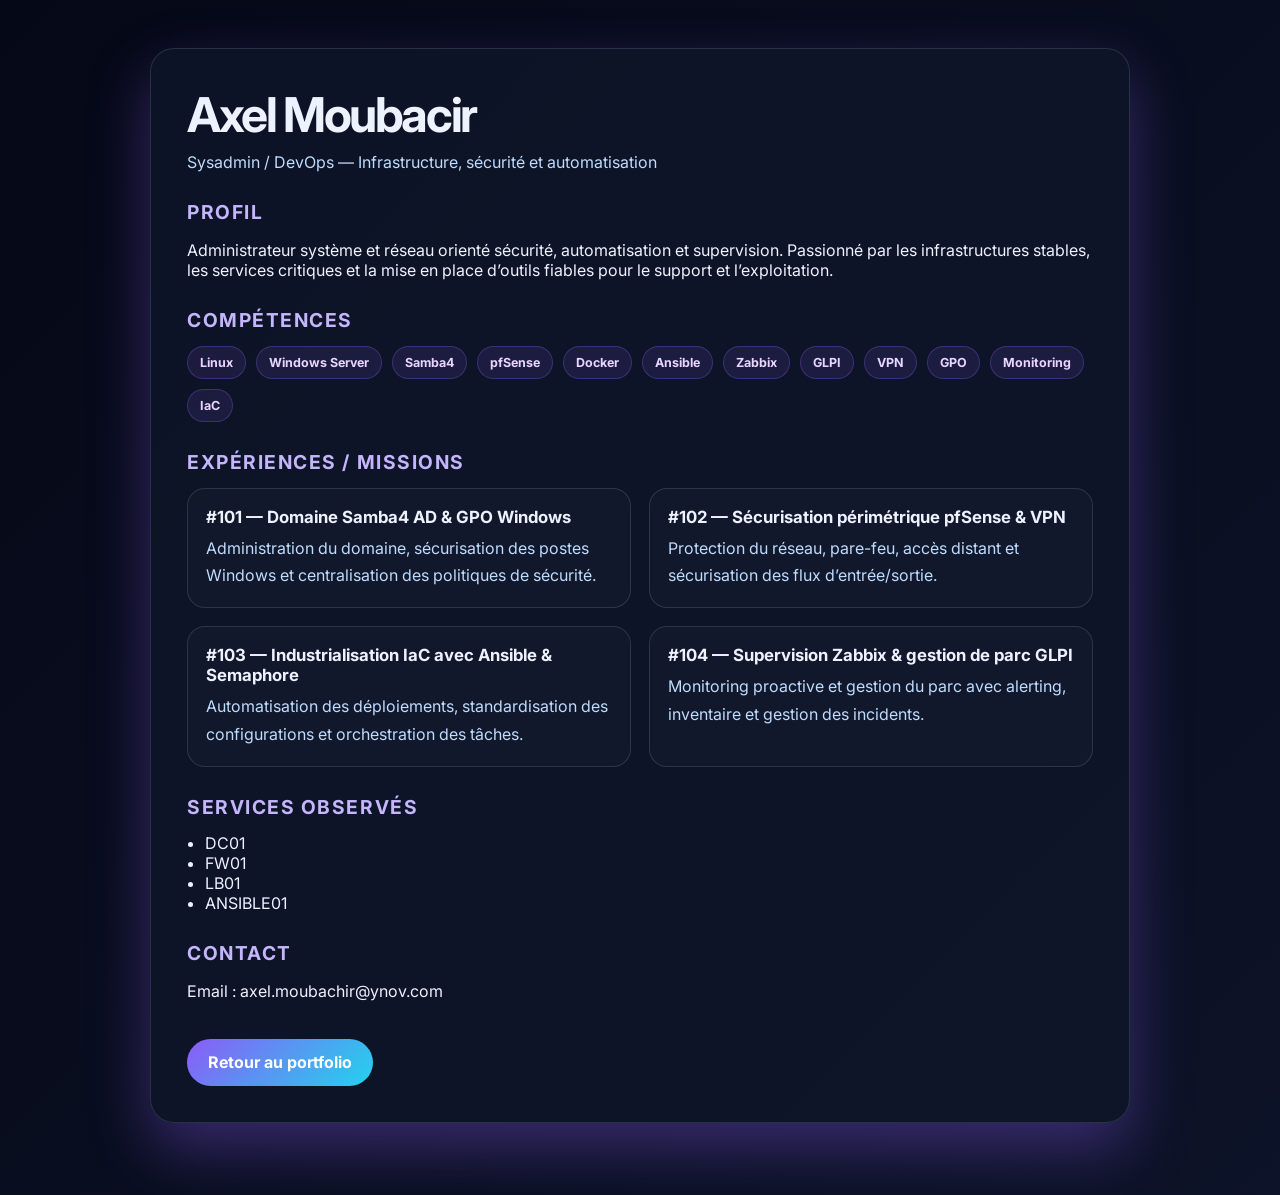
==== cv.html @ 31147d4c "Finaliser le thème SaaS dashboard avec palette bleu primaire et gestion de parc SISR" ====
<!DOCTYPE html>
<html lang="fr">
  <head>
    <meta charset="UTF-8" />
    <meta name="viewport" content="width=device-width, initial-scale=1.0" />
    <title>CV | Axel Moubacir</title>
    <link rel="preconnect" href="https://fonts.googleapis.com" />
    <link rel="preconnect" href="https://fonts.gstatic.com" crossorigin />
    <link href="https://fonts.googleapis.com/css2?family=Inter:wght@400;500;600;700;800&display=swap" rel="stylesheet" />
    <style>
      :root {
        --bg: #050816;
        --bg-2: #0d1328;
        --primary: #8b5cf6;
        --primary-2: #22d3ee;
        --text: #edf2ff;
        --muted: #bfdbfe;
        --card: rgba(15, 23, 42, 0.82);
        --line: rgba(148, 163, 184, 0.2);
      }

      * { box-sizing: border-box; }
      body {
        margin: 0;
        font-family: "Inter", sans-serif;
        background: linear-gradient(135deg, var(--bg) 0%, var(--bg-2) 100%);
        color: var(--text);
      }

      .container {
        width: min(980px, calc(100% - 32px));
        margin: 0 auto;
        padding: 48px 0 72px;
      }

      .cv {
        background: var(--card);
        border: 1px solid var(--line);
        border-radius: 24px;
        box-shadow: 0 25px 60px rgba(139, 92, 246, 0.35);
        padding: 36px;
      }

      h1 {
        margin: 0 0 8px;
        font-size: clamp(2.1rem, 4vw, 3rem);
        letter-spacing: -0.05em;
      }

      .subtitle {
        color: var(--muted);
        margin: 0 0 28px;
      }

      .section {
        margin-top: 28px;
      }

      .section h2 {
        margin: 0 0 14px;
        font-size: 1.2rem;
        text-transform: uppercase;
        letter-spacing: 0.08em;
        color: #c4b5fd;
      }

      .grid {
        display: grid;
        grid-template-columns: repeat(2, minmax(0, 1fr));
        gap: 18px;
      }

      .box {
        background: rgba(255,255,255,0.02);
        border: 1px solid var(--line);
        border-radius: 18px;
        padding: 18px;
      }

      .box h3 {
        margin: 0 0 8px;
        font-size: 1.05rem;
      }

      .box p, .box li {
        margin: 0;
        color: var(--muted);
        line-height: 1.7;
      }

      ul {
        padding-left: 18px;
        margin: 0;
      }

      .tag-row {
        display: flex;
        flex-wrap: wrap;
        gap: 10px;
        margin-top: 12px;
      }

      .tag {
        padding: 8px 12px;
        border-radius: 999px;
        background: rgba(139, 92, 246, 0.12);
        border: 1px solid rgba(139, 92, 246, 0.3);
        color: #e9d5ff;
        font-size: 0.78rem;
        font-weight: 700;
      }

      .btn {
        display: inline-block;
        margin-top: 22px;
        padding: 0.85rem 1.3rem;
        border-radius: 999px;
        background: linear-gradient(135deg, var(--primary), var(--primary-2));
        color: white;
        text-decoration: none;
        font-weight: 700;
      }

      @media (max-width: 720px) {
        .grid { grid-template-columns: 1fr; }
        .cv { padding: 24px 18px; }
      }
    </style>
  </head>
  <body>
    <div class="container">
      <div class="cv">
        <h1>Axel Moubacir</h1>
        <p class="subtitle">Sysadmin / DevOps — Infrastructure, sécurité et automatisation</p>

        <div class="section">
          <h2>Profil</h2>
          <p>Administrateur système et réseau orienté sécurité, automatisation et supervision. Passionné par les infrastructures stables, les services critiques et la mise en place d’outils fiables pour le support et l’exploitation.</p>
        </div>

        <div class="section">
          <h2>Compétences</h2>
          <div class="tag-row">
            <span class="tag">Linux</span>
            <span class="tag">Windows Server</span>
            <span class="tag">Samba4</span>
            <span class="tag">pfSense</span>
            <span class="tag">Docker</span>
            <span class="tag">Ansible</span>
            <span class="tag">Zabbix</span>
            <span class="tag">GLPI</span>
            <span class="tag">VPN</span>
            <span class="tag">GPO</span>
            <span class="tag">Monitoring</span>
            <span class="tag">IaC</span>
          </div>
        </div>

        <div class="section">
          <h2>Expériences / missions</h2>
          <div class="grid">
            <div class="box">
              <h3>#101 — Domaine Samba4 AD & GPO Windows</h3>
              <p>Administration du domaine, sécurisation des postes Windows et centralisation des politiques de sécurité.</p>
            </div>
            <div class="box">
              <h3>#102 — Sécurisation périmétrique pfSense & VPN</h3>
              <p>Protection du réseau, pare-feu, accès distant et sécurisation des flux d’entrée/sortie.</p>
            </div>
            <div class="box">
              <h3>#103 — Industrialisation IaC avec Ansible & Semaphore</h3>
              <p>Automatisation des déploiements, standardisation des configurations et orchestration des tâches.</p>
            </div>
            <div class="box">
              <h3>#104 — Supervision Zabbix & gestion de parc GLPI</h3>
              <p>Monitoring proactive et gestion du parc avec alerting, inventaire et gestion des incidents.</p>
            </div>
          </div>
        </div>

        <div class="section">
          <h2>Services observés</h2>
          <ul>
            <li>DC01</li>
            <li>FW01</li>
            <li>LB01</li>
            <li>ANSIBLE01</li>
          </ul>
        </div>

        <div class="section">
          <h2>Contact</h2>
          <p>Email : axel.moubachir@ynov.com</p>
        </div>

        <a class="btn" href="./index.html">Retour au portfolio</a>
      </div>
    </div>
  </body>
</html>
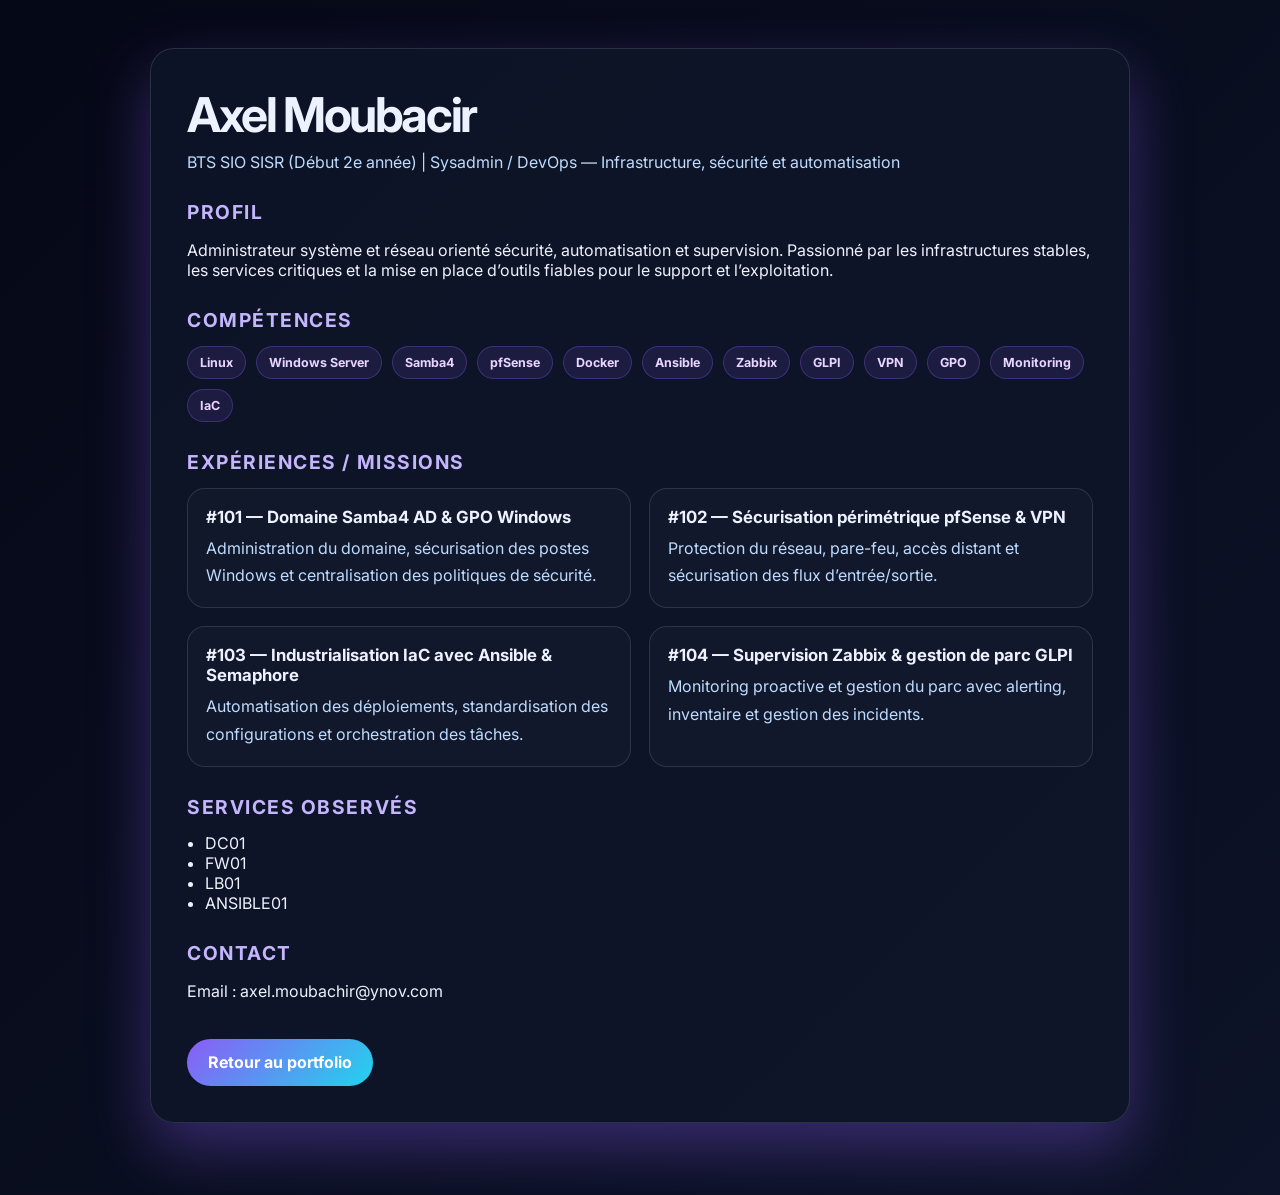
==== commit f64629dd: "Ajouter mention BTS SIO SISR début 2e année au profil" ====
--- a/cv.html
+++ b/cv.html
@@ -131,7 +131,7 @@
     <div class="container">
       <div class="cv">
         <h1>Axel Moubacir</h1>
-        <p class="subtitle">Sysadmin / DevOps — Infrastructure, sécurité et automatisation</p>
+        <p class="subtitle">BTS SIO SISR (Début 2e année) | Sysadmin / DevOps — Infrastructure, sécurité et automatisation</p>
 
         <div class="section">
           <h2>Profil</h2>
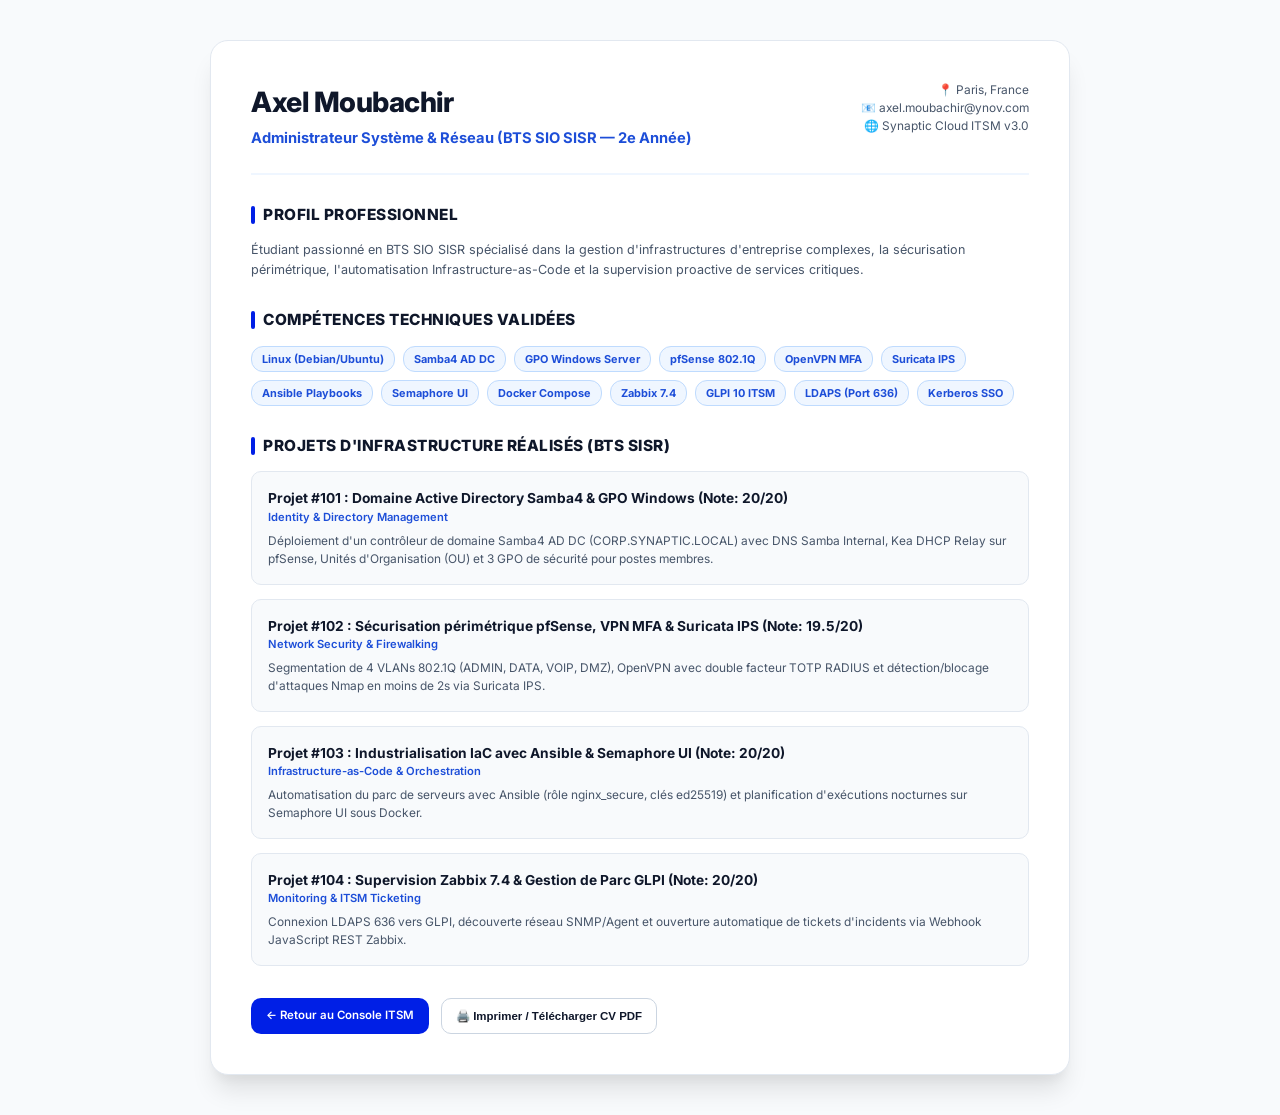
==== commit c9830905: "feat(portfolio): build ultra-realistic Synaptic Cloud ITSM v3.0 Pro++ portfolio" ====
--- a/cv.html
+++ b/cv.html
@@ -1,200 +1,183 @@
 <!DOCTYPE html>
 <html lang="fr">
-  <head>
-    <meta charset="UTF-8" />
-    <meta name="viewport" content="width=device-width, initial-scale=1.0" />
-    <title>CV | Axel Moubacir</title>
-    <link rel="preconnect" href="https://fonts.googleapis.com" />
-    <link rel="preconnect" href="https://fonts.gstatic.com" crossorigin />
-    <link href="https://fonts.googleapis.com/css2?family=Inter:wght@400;500;600;700;800&display=swap" rel="stylesheet" />
-    <style>
-      :root {
-        --bg: #050816;
-        --bg-2: #0d1328;
-        --primary: #8b5cf6;
-        --primary-2: #22d3ee;
-        --text: #edf2ff;
-        --muted: #bfdbfe;
-        --card: rgba(15, 23, 42, 0.82);
-        --line: rgba(148, 163, 184, 0.2);
-      }
+<head>
+  <meta charset="UTF-8" />
+  <meta name="viewport" content="width=device-width, initial-scale=1.0" />
+  <title>Curriculum Vitae | Axel Moubachir — SysAdmin &amp; DevOps</title>
+  <link rel="stylesheet" href="style.css" />
+  <style>
+    body {
+      background-color: #f8fafc;
+      display: flex;
+      justify-content: center;
+      padding: 40px 20px;
+    }
+    .cv-container {
+      max-width: 860px;
+      width: 100%;
+      background: #ffffff;
+      border: 1px solid var(--border-light);
+      border-radius: var(--radius-xl);
+      box-shadow: var(--shadow-modal);
+      padding: 40px;
+    }
+    .cv-header {
+      border-bottom: 2px solid var(--primary-light);
+      padding-bottom: 24px;
+      margin-bottom: 28px;
+      display: flex;
+      justify-content: space-between;
+      align-items: flex-start;
+    }
+    .cv-name {
+      font-size: 2rem;
+      font-weight: 800;
+      color: var(--text-main);
+      letter-spacing: -0.5px;
+    }
+    .cv-title {
+      font-size: 1.05rem;
+      color: var(--primary-text);
+      font-weight: 700;
+      margin-top: 4px;
+    }
+    .cv-contact {
+      text-align: right;
+      font-size: 0.85rem;
+      color: var(--text-muted);
+    }
+    .cv-section-title {
+      font-size: 1.1rem;
+      font-weight: 800;
+      color: var(--text-main);
+      margin-bottom: 14px;
+      text-transform: uppercase;
+      letter-spacing: 0.5px;
+      display: flex;
+      align-items: center;
+      gap: 8px;
+    }
+    .cv-section-title::before {
+      content: "";
+      width: 4px;
+      height: 18px;
+      background: var(--primary);
+      border-radius: 2px;
+    }
+    .cv-card {
+      background: #f8fafc;
+      border: 1px solid var(--border-light);
+      border-radius: var(--radius-md);
+      padding: 16px;
+      margin-bottom: 14px;
+    }
+    .cv-card-title {
+      font-size: 0.98rem;
+      font-weight: 700;
+      color: var(--text-main);
+    }
+    .cv-card-sub {
+      font-size: 0.8rem;
+      color: var(--primary-text);
+      font-weight: 600;
+      margin-bottom: 6px;
+    }
+    .cv-card-desc {
+      font-size: 0.85rem;
+      color: var(--text-muted);
+      line-height: 1.5;
+    }
+    .skill-badges-group {
+      display: flex;
+      flex-wrap: wrap;
+      gap: 8px;
+      margin-top: 8px;
+    }
+    .badge-item {
+      padding: 4px 10px;
+      background: #eff6ff;
+      color: #1d4ed8;
+      border: 1px solid #bfdbfe;
+      border-radius: 12px;
+      font-size: 0.78rem;
+      font-weight: 700;
+    }
+  </style>
+</head>
+<body>
 
-      * { box-sizing: border-box; }
-      body {
-        margin: 0;
-        font-family: "Inter", sans-serif;
-        background: linear-gradient(135deg, var(--bg) 0%, var(--bg-2) 100%);
-        color: var(--text);
-      }
-
-      .container {
-        width: min(980px, calc(100% - 32px));
-        margin: 0 auto;
-        padding: 48px 0 72px;
-      }
-
-      .cv {
-        background: var(--card);
-        border: 1px solid var(--line);
-        border-radius: 24px;
-        box-shadow: 0 25px 60px rgba(139, 92, 246, 0.35);
-        padding: 36px;
-      }
-
-      h1 {
-        margin: 0 0 8px;
-        font-size: clamp(2.1rem, 4vw, 3rem);
-        letter-spacing: -0.05em;
-      }
-
-      .subtitle {
-        color: var(--muted);
-        margin: 0 0 28px;
-      }
-
-      .section {
-        margin-top: 28px;
-      }
-
-      .section h2 {
-        margin: 0 0 14px;
-        font-size: 1.2rem;
-        text-transform: uppercase;
-        letter-spacing: 0.08em;
-        color: #c4b5fd;
-      }
-
-      .grid {
-        display: grid;
-        grid-template-columns: repeat(2, minmax(0, 1fr));
-        gap: 18px;
-      }
-
-      .box {
-        background: rgba(255,255,255,0.02);
-        border: 1px solid var(--line);
-        border-radius: 18px;
-        padding: 18px;
-      }
-
-      .box h3 {
-        margin: 0 0 8px;
-        font-size: 1.05rem;
-      }
-
-      .box p, .box li {
-        margin: 0;
-        color: var(--muted);
-        line-height: 1.7;
-      }
-
-      ul {
-        padding-left: 18px;
-        margin: 0;
-      }
-
-      .tag-row {
-        display: flex;
-        flex-wrap: wrap;
-        gap: 10px;
-        margin-top: 12px;
-      }
-
-      .tag {
-        padding: 8px 12px;
-        border-radius: 999px;
-        background: rgba(139, 92, 246, 0.12);
-        border: 1px solid rgba(139, 92, 246, 0.3);
-        color: #e9d5ff;
-        font-size: 0.78rem;
-        font-weight: 700;
-      }
-
-      .btn {
-        display: inline-block;
-        margin-top: 22px;
-        padding: 0.85rem 1.3rem;
-        border-radius: 999px;
-        background: linear-gradient(135deg, var(--primary), var(--primary-2));
-        color: white;
-        text-decoration: none;
-        font-weight: 700;
-      }
-
-      @media (max-width: 720px) {
-        .grid { grid-template-columns: 1fr; }
-        .cv { padding: 24px 18px; }
-      }
-    </style>
-  </head>
-  <body>
-    <div class="container">
-      <div class="cv">
-        <h1>Axel Moubacir</h1>
-        <p class="subtitle">BTS SIO SISR (Début 2e année) | Sysadmin / DevOps — Infrastructure, sécurité et automatisation</p>
-
-        <div class="section">
-          <h2>Profil</h2>
-          <p>Administrateur système et réseau orienté sécurité, automatisation et supervision. Passionné par les infrastructures stables, les services critiques et la mise en place d’outils fiables pour le support et l’exploitation.</p>
-        </div>
-
-        <div class="section">
-          <h2>Compétences</h2>
-          <div class="tag-row">
-            <span class="tag">Linux</span>
-            <span class="tag">Windows Server</span>
-            <span class="tag">Samba4</span>
-            <span class="tag">pfSense</span>
-            <span class="tag">Docker</span>
-            <span class="tag">Ansible</span>
-            <span class="tag">Zabbix</span>
-            <span class="tag">GLPI</span>
-            <span class="tag">VPN</span>
-            <span class="tag">GPO</span>
-            <span class="tag">Monitoring</span>
-            <span class="tag">IaC</span>
-          </div>
-        </div>
-
-        <div class="section">
-          <h2>Expériences / missions</h2>
-          <div class="grid">
-            <div class="box">
-              <h3>#101 — Domaine Samba4 AD & GPO Windows</h3>
-              <p>Administration du domaine, sécurisation des postes Windows et centralisation des politiques de sécurité.</p>
-            </div>
-            <div class="box">
-              <h3>#102 — Sécurisation périmétrique pfSense & VPN</h3>
-              <p>Protection du réseau, pare-feu, accès distant et sécurisation des flux d’entrée/sortie.</p>
-            </div>
-            <div class="box">
-              <h3>#103 — Industrialisation IaC avec Ansible & Semaphore</h3>
-              <p>Automatisation des déploiements, standardisation des configurations et orchestration des tâches.</p>
-            </div>
-            <div class="box">
-              <h3>#104 — Supervision Zabbix & gestion de parc GLPI</h3>
-              <p>Monitoring proactive et gestion du parc avec alerting, inventaire et gestion des incidents.</p>
-            </div>
-          </div>
-        </div>
-
-        <div class="section">
-          <h2>Services observés</h2>
-          <ul>
-            <li>DC01</li>
-            <li>FW01</li>
-            <li>LB01</li>
-            <li>ANSIBLE01</li>
-          </ul>
-        </div>
-
-        <div class="section">
-          <h2>Contact</h2>
-          <p>Email : axel.moubachir@ynov.com</p>
-        </div>
-
-        <a class="btn" href="./index.html">Retour au portfolio</a>
+  <div class="cv-container">
+    <div class="cv-header">
+      <div>
+        <h1 class="cv-name">Axel Moubachir</h1>
+        <div class="cv-title">Administrateur Système &amp; Réseau (BTS SIO SISR — 2e Année)</div>
+      </div>
+      <div class="cv-contact">
+        <div>📍 Paris, France</div>
+        <div>📧 axel.moubachir@ynov.com</div>
+        <div>🌐 Synaptic Cloud ITSM v3.0</div>
       </div>
     </div>
-  </body>
+
+    <div style="margin-bottom: 28px;">
+      <div class="cv-section-title">Profil Professionnel</div>
+      <p style="font-size: 0.9rem; color: var(--text-muted); line-height: 1.6;">
+        Étudiant passionné en BTS SIO SISR spécialisé dans la gestion d'infrastructures d'entreprise complexes, la sécurisation périmétrique, l'automatisation Infrastructure-as-Code et la supervision proactive de services critiques.
+      </p>
+    </div>
+
+    <div style="margin-bottom: 28px;">
+      <div class="cv-section-title">Compétences Techniques Validées</div>
+      <div class="skill-badges-group">
+        <span class="badge-item">Linux (Debian/Ubuntu)</span>
+        <span class="badge-item">Samba4 AD DC</span>
+        <span class="badge-item">GPO Windows Server</span>
+        <span class="badge-item">pfSense 802.1Q</span>
+        <span class="badge-item">OpenVPN MFA</span>
+        <span class="badge-item">Suricata IPS</span>
+        <span class="badge-item">Ansible Playbooks</span>
+        <span class="badge-item">Semaphore UI</span>
+        <span class="badge-item">Docker Compose</span>
+        <span class="badge-item">Zabbix 7.4</span>
+        <span class="badge-item">GLPI 10 ITSM</span>
+        <span class="badge-item">LDAPS (Port 636)</span>
+        <span class="badge-item">Kerberos SSO</span>
+      </div>
+    </div>
+
+    <div style="margin-bottom: 28px;">
+      <div class="cv-section-title">Projets d'Infrastructure Réalisés (BTS SISR)</div>
+      
+      <div class="cv-card">
+        <div class="cv-card-title">Projet #101 : Domaine Active Directory Samba4 &amp; GPO Windows (Note: 20/20)</div>
+        <div class="cv-card-sub">Identity &amp; Directory Management</div>
+        <div class="cv-card-desc">Déploiement d'un contrôleur de domaine Samba4 AD DC (CORP.SYNAPTIC.LOCAL) avec DNS Samba Internal, Kea DHCP Relay sur pfSense, Unités d'Organisation (OU) et 3 GPO de sécurité pour postes membres.</div>
+      </div>
+
+      <div class="cv-card">
+        <div class="cv-card-title">Projet #102 : Sécurisation périmétrique pfSense, VPN MFA &amp; Suricata IPS (Note: 19.5/20)</div>
+        <div class="cv-card-sub">Network Security &amp; Firewalking</div>
+        <div class="cv-card-desc">Segmentation de 4 VLANs 802.1Q (ADMIN, DATA, VOIP, DMZ), OpenVPN avec double facteur TOTP RADIUS et détection/blocage d'attaques Nmap en moins de 2s via Suricata IPS.</div>
+      </div>
+
+      <div class="cv-card">
+        <div class="cv-card-title">Projet #103 : Industrialisation IaC avec Ansible &amp; Semaphore UI (Note: 20/20)</div>
+        <div class="cv-card-sub">Infrastructure-as-Code &amp; Orchestration</div>
+        <div class="cv-card-desc">Automatisation du parc de serveurs avec Ansible (rôle nginx_secure, clés ed25519) et planification d'exécutions nocturnes sur Semaphore UI sous Docker.</div>
+      </div>
+
+      <div class="cv-card">
+        <div class="cv-card-title">Projet #104 : Supervision Zabbix 7.4 &amp; Gestion de Parc GLPI (Note: 20/20)</div>
+        <div class="cv-card-sub">Monitoring &amp; ITSM Ticketing</div>
+        <div class="cv-card-desc">Connexion LDAPS 636 vers GLPI, découverte réseau SNMP/Agent et ouverture automatique de tickets d'incidents via Webhook JavaScript REST Zabbix.</div>
+      </div>
+    </div>
+
+    <div style="display: flex; gap: 12px; margin-top: 32px;">
+      <a href="./index.html" class="action-btn primary">← Retour au Console ITSM</a>
+      <button onclick="window.print()" class="action-btn secondary">🖨️ Imprimer / Télécharger CV PDF</button>
+    </div>
+  </div>
+
+</body>
 </html>
--- a/style.css
+++ b/style.css
@@ -0,0 +1,903 @@
+/* SYNAPTIC CLOUD ITSM v3.0 PRO — ENTERPRISE LIGHT MODE SYSTEM */
+@import url('https://fonts.googleapis.com/css2?family=Inter:wght@300;400;500;600;700;800&family=JetBrains+Mono:wght@400;500;600;700&display=swap');
+
+:root {
+  --bg-app: #f8fafc;
+  --bg-sidebar: #ffffff;
+  --bg-header: #ffffff;
+  --bg-card: #ffffff;
+  --bg-card-alt: #f1f5f9;
+  
+  --border-light: #e2e8f0;
+  --border-strong: #cbd5e1;
+  --border-accent: #bfdbfe;
+
+  --primary: #001fe6;
+  --primary-hover: #0019c0;
+  --primary-light: #eff6ff;
+  --primary-text: #1d4ed8;
+
+  --text-main: #0f172a;
+  --text-muted: #475569;
+  --text-subtle: #64748b;
+
+  --success-bg: #f0fdf4;
+  --success-text: #15803d;
+  --success-border: #bbf7d0;
+
+  --warning-bg: #fffbeb;
+  --warning-text: #b45309;
+  --warning-border: #fde68a;
+
+  --danger-bg: #fef2f2;
+  --danger-text: #b91c1c;
+  --danger-border: #fecaca;
+
+  --radius-sm: 6px;
+  --radius-md: 10px;
+  --radius-lg: 14px;
+  --radius-xl: 18px;
+
+  --shadow-sm: 0 1px 2px 0 rgba(0, 0, 0, 0.05);
+  --shadow-md: 0 4px 6px -1px rgba(0, 0, 0, 0.05), 0 2px 4px -1px rgba(0, 0, 0, 0.03);
+  --shadow-lg: 0 10px 15px -3px rgba(0, 0, 0, 0.05), 0 4px 6px -2px rgba(0, 0, 0, 0.02);
+  --shadow-modal: 0 20px 25px -5px rgba(0, 0, 0, 0.1), 0 10px 10px -5px rgba(0, 0, 0, 0.04);
+}
+
+* {
+  margin: 0;
+  padding: 0;
+  box-sizing: border-box;
+}
+
+html {
+  scroll-behavior: smooth;
+  font-size: 14px;
+}
+
+body {
+  font-family: 'Inter', -apple-system, BlinkMacSystemFont, sans-serif;
+  background-color: var(--bg-app);
+  color: var(--text-main);
+  line-height: 1.5;
+  -webkit-font-smoothing: antialiased;
+}
+
+/* APP LAYOUT STRUCTURE */
+.itsm-layout {
+  display: flex;
+  min-height: 100vh;
+  width: 100vw;
+  overflow-x: hidden;
+}
+
+/* SIDEBAR */
+.itsm-sidebar {
+  width: 260px;
+  background-color: var(--bg-sidebar);
+  border-right: 1px solid var(--border-light);
+  display: flex;
+  flex-direction: column;
+  position: fixed;
+  top: 0;
+  bottom: 0;
+  left: 0;
+  z-index: 40;
+  transition: transform 0.25s ease;
+}
+
+.sidebar-header {
+  padding: 18px 20px;
+  display: flex;
+  align-items: center;
+  gap: 12px;
+  border-bottom: 1px solid var(--border-light);
+}
+
+.brand-logo-badge {
+  width: 38px;
+  height: 38px;
+  background: var(--primary);
+  border-radius: var(--radius-md);
+  display: flex;
+  align-items: center;
+  justify-content: center;
+  color: #ffffff;
+  font-weight: 800;
+  font-size: 1.1rem;
+  box-shadow: 0 2px 8px rgba(0, 31, 230, 0.25);
+}
+
+.brand-info {
+  display: flex;
+  flex-direction: column;
+}
+
+.brand-name {
+  font-weight: 800;
+  font-size: 0.95rem;
+  color: var(--text-main);
+  letter-spacing: -0.2px;
+}
+
+.brand-sub {
+  font-size: 0.75rem;
+  color: var(--text-subtle);
+  font-weight: 500;
+}
+
+.sidebar-section-title {
+  padding: 16px 20px 6px;
+  font-size: 0.7rem;
+  font-weight: 700;
+  text-transform: uppercase;
+  letter-spacing: 0.8px;
+  color: var(--text-subtle);
+}
+
+.sidebar-menu {
+  padding: 8px 12px;
+  display: flex;
+  flex-direction: column;
+  gap: 4px;
+  flex: 1;
+}
+
+.nav-link {
+  display: flex;
+  align-items: center;
+  gap: 12px;
+  padding: 10px 14px;
+  border-radius: var(--radius-md);
+  color: var(--text-muted);
+  text-decoration: none;
+  font-weight: 600;
+  font-size: 0.88rem;
+  transition: all 0.15s ease;
+  cursor: pointer;
+}
+
+.nav-link svg {
+  width: 18px;
+  height: 18px;
+  stroke-width: 2.2;
+}
+
+.nav-link:hover {
+  background-color: var(--bg-app);
+  color: var(--primary);
+}
+
+.nav-link.active {
+  background-color: var(--primary-light);
+  color: var(--primary);
+  font-weight: 700;
+}
+
+.nav-badge {
+  margin-left: auto;
+  font-size: 0.7rem;
+  padding: 2px 7px;
+  border-radius: 10px;
+  font-weight: 700;
+}
+
+.nav-badge.blue { background: #dbeafe; color: #1e40af; }
+.nav-badge.green { background: #dcfce7; color: #166534; }
+.nav-badge.amber { background: #fef3c7; color: #92400e; }
+
+.sidebar-footer {
+  padding: 16px;
+  border-top: 1px solid var(--border-light);
+  background: #fafafa;
+}
+
+.operator-card {
+  display: flex;
+  align-items: center;
+  gap: 10px;
+  padding: 8px 10px;
+  background: #ffffff;
+  border: 1px solid var(--border-light);
+  border-radius: var(--radius-md);
+}
+
+.operator-avatar {
+  width: 32px;
+  height: 32px;
+  border-radius: 50%;
+  background: #1e293b;
+  color: #ffffff;
+  display: flex;
+  align-items: center;
+  justify-content: center;
+  font-weight: 700;
+  font-size: 0.75rem;
+}
+
+.operator-details {
+  display: flex;
+  flex-direction: column;
+}
+
+.operator-name {
+  font-size: 0.82rem;
+  font-weight: 700;
+}
+
+.operator-role {
+  font-size: 0.7rem;
+  color: var(--success-text);
+  font-weight: 600;
+}
+
+/* MAIN CONTENT AREA */
+.itsm-main {
+  margin-left: 260px;
+  flex: 1;
+  display: flex;
+  flex-direction: column;
+  min-width: 0;
+}
+
+/* TOP HEADER BAR */
+.itsm-header {
+  height: 64px;
+  background-color: var(--bg-header);
+  border-bottom: 1px solid var(--border-light);
+  padding: 0 28px;
+  display: flex;
+  align-items: center;
+  justify-content: space-between;
+  position: sticky;
+  top: 0;
+  z-index: 30;
+}
+
+.header-left-group {
+  display: flex;
+  align-items: center;
+  gap: 16px;
+}
+
+.mobile-menu-toggle {
+  display: none;
+  background: none;
+  border: none;
+  cursor: pointer;
+  padding: 6px;
+  border-radius: var(--radius-sm);
+  color: var(--text-muted);
+}
+
+.env-tag {
+  display: flex;
+  align-items: center;
+  gap: 6px;
+  padding: 4px 10px;
+  background: #f1f5f9;
+  border: 1px solid var(--border-light);
+  border-radius: var(--radius-sm);
+  font-size: 0.75rem;
+  font-weight: 600;
+  color: var(--text-muted);
+}
+
+.env-dot {
+  width: 7px;
+  height: 7px;
+  border-radius: 50%;
+  background: #22c55e;
+}
+
+.header-search {
+  position: relative;
+  width: 320px;
+}
+
+.header-search input {
+  width: 100%;
+  height: 36px;
+  padding: 0 36px 0 34px;
+  background: #f8fafc;
+  border: 1px solid var(--border-light);
+  border-radius: var(--radius-md);
+  font-size: 0.82rem;
+  color: var(--text-main);
+  outline: none;
+  transition: all 0.15s ease;
+}
+
+.header-search input:focus {
+  background: #ffffff;
+  border-color: var(--primary);
+  box-shadow: 0 0 0 3px rgba(0, 31, 230, 0.1);
+}
+
+.search-icon {
+  position: absolute;
+  left: 10px;
+  top: 9px;
+  width: 16px;
+  height: 16px;
+  color: var(--text-subtle);
+}
+
+.search-shortcut {
+  position: absolute;
+  right: 8px;
+  top: 8px;
+  font-size: 0.68rem;
+  padding: 2px 6px;
+  background: #ffffff;
+  border: 1px solid var(--border-light);
+  border-radius: 4px;
+  color: var(--text-subtle);
+  font-family: 'JetBrains Mono', monospace;
+}
+
+.header-right-group {
+  display: flex;
+  align-items: center;
+  gap: 12px;
+}
+
+.action-btn {
+  display: inline-flex;
+  align-items: center;
+  gap: 8px;
+  height: 36px;
+  padding: 0 14px;
+  border-radius: var(--radius-md);
+  font-size: 0.82rem;
+  font-weight: 600;
+  cursor: pointer;
+  border: 1px solid transparent;
+  transition: all 0.15s ease;
+  text-decoration: none;
+}
+
+.action-btn.secondary {
+  background: #ffffff;
+  border-color: var(--border-strong);
+  color: var(--text-main);
+}
+
+.action-btn.secondary:hover {
+  background: #f8fafc;
+  border-color: var(--text-subtle);
+}
+
+.action-btn.primary {
+  background: var(--primary);
+  color: #ffffff;
+}
+
+.action-btn.primary:hover {
+  background: var(--primary-hover);
+}
+
+/* PAGE VIEW CONTAINER */
+.itsm-page-body {
+  padding: 28px;
+  flex: 1;
+}
+
+.tab-pane {
+  display: none;
+  animation: fadeIn 0.2s ease-in-out;
+}
+
+.tab-pane.active {
+  display: block;
+}
+
+@keyframes fadeIn {
+  from { opacity: 0; transform: translateY(4px); }
+  to { opacity: 1; transform: translateY(0); }
+}
+
+/* PAGE TITLE HEADER */
+.page-title-block {
+  margin-bottom: 24px;
+  display: flex;
+  align-items: center;
+  justify-content: space-between;
+}
+
+.page-title-block h1 {
+  font-size: 1.5rem;
+  font-weight: 800;
+  letter-spacing: -0.4px;
+  color: var(--text-main);
+}
+
+.page-title-block p {
+  font-size: 0.88rem;
+  color: var(--text-muted);
+  margin-top: 2px;
+}
+
+/* GRID LAYOUTS */
+.grid-4 { display: grid; grid-template-columns: repeat(4, 1fr); gap: 16px; margin-bottom: 24px; }
+.grid-3 { display: grid; grid-template-columns: repeat(3, 1fr); gap: 20px; margin-bottom: 24px; }
+.grid-2 { display: grid; grid-template-columns: repeat(2, 1fr); gap: 20px; margin-bottom: 24px; }
+.grid-2-1 { display: grid; grid-template-columns: 2fr 1fr; gap: 20px; margin-bottom: 24px; }
+
+/* STAT CARD */
+.stat-card {
+  background: var(--bg-card);
+  border: 1px solid var(--border-light);
+  border-radius: var(--radius-lg);
+  padding: 18px 20px;
+  box-shadow: var(--shadow-sm);
+  display: flex;
+  flex-direction: column;
+  justify-content: space-between;
+}
+
+.stat-header {
+  display: flex;
+  align-items: center;
+  justify-content: space-between;
+  color: var(--text-subtle);
+  font-size: 0.78rem;
+  font-weight: 600;
+  text-transform: uppercase;
+  letter-spacing: 0.5px;
+}
+
+.stat-icon {
+  width: 28px;
+  height: 28px;
+  border-radius: var(--radius-sm);
+  display: flex;
+  align-items: center;
+  justify-content: center;
+}
+
+.stat-icon.blue { background: #eff6ff; color: #2563eb; }
+.stat-icon.green { background: #f0fdf4; color: #16a34a; }
+.stat-icon.amber { background: #fffbeb; color: #d97706; }
+.stat-icon.purple { background: #faf5ff; color: #9333ea; }
+
+.stat-value-box {
+  margin-top: 12px;
+}
+
+.stat-value {
+  font-size: 1.7rem;
+  font-weight: 800;
+  color: var(--text-main);
+  letter-spacing: -0.5px;
+  line-height: 1.1;
+}
+
+.stat-subtext {
+  font-size: 0.75rem;
+  color: var(--text-subtle);
+  margin-top: 4px;
+}
+
+/* PANEL CARD */
+.panel-card {
+  background: var(--bg-card);
+  border: 1px solid var(--border-light);
+  border-radius: var(--radius-lg);
+  box-shadow: var(--shadow-sm);
+  overflow: hidden;
+}
+
+.panel-head {
+  padding: 16px 20px;
+  border-bottom: 1px solid var(--border-light);
+  display: flex;
+  align-items: center;
+  justify-content: space-between;
+  background: #ffffff;
+}
+
+.panel-head h3 {
+  font-size: 0.95rem;
+  font-weight: 700;
+  color: var(--text-main);
+}
+
+.panel-body {
+  padding: 20px;
+}
+
+/* SERVER NODE MONITOR TABLE */
+.node-table {
+  width: 100%;
+  border-collapse: collapse;
+  font-size: 0.85rem;
+}
+
+.node-table th {
+  text-align: left;
+  padding: 10px 14px;
+  color: var(--text-subtle);
+  font-weight: 600;
+  font-size: 0.72rem;
+  text-transform: uppercase;
+  letter-spacing: 0.5px;
+  border-bottom: 1px solid var(--border-light);
+  background: #f8fafc;
+}
+
+.node-table td {
+  padding: 12px 14px;
+  border-bottom: 1px solid var(--border-light);
+  vertical-align: middle;
+}
+
+.node-table tr:last-child td {
+  border-bottom: none;
+}
+
+.node-name {
+  font-weight: 700;
+  font-family: 'JetBrains Mono', monospace;
+  color: var(--text-main);
+}
+
+.status-pill {
+  display: inline-flex;
+  align-items: center;
+  gap: 5px;
+  padding: 3px 8px;
+  border-radius: 12px;
+  font-size: 0.72rem;
+  font-weight: 700;
+}
+
+.status-pill.online { background: var(--success-bg); color: var(--success-text); border: 1px solid var(--success-border); }
+.status-pill.warning { background: var(--warning-bg); color: var(--warning-text); border: 1px solid var(--warning-border); }
+.status-pill.danger { background: var(--danger-bg); color: var(--danger-text); border: 1px solid var(--danger-border); }
+
+/* SVG CHART CONTAINER */
+.chart-container {
+  height: 180px;
+  width: 100%;
+  display: flex;
+  align-items: flex-end;
+  gap: 8px;
+  padding-top: 10px;
+}
+
+.bar-column {
+  flex: 1;
+  display: flex;
+  flex-direction: column;
+  align-items: center;
+  gap: 6px;
+  height: 100%;
+  justify-content: flex-end;
+}
+
+.bar-fill {
+  width: 100%;
+  background: linear-gradient(180deg, var(--primary) 0%, #60a5fa 100%);
+  border-radius: 4px 4px 0 0;
+  transition: height 0.4s ease;
+}
+
+.bar-label {
+  font-size: 0.68rem;
+  color: var(--text-subtle);
+  font-family: 'JetBrains Mono', monospace;
+}
+
+/* TICKET CARD LIST (ITSM GLPI) */
+.ticket-list {
+  display: flex;
+  flex-direction: column;
+  gap: 12px;
+}
+
+.ticket-item {
+  background: #ffffff;
+  border: 1px solid var(--border-light);
+  border-radius: var(--radius-md);
+  padding: 16px;
+  transition: all 0.15s ease;
+  cursor: pointer;
+}
+
+.ticket-item:hover {
+  border-color: var(--primary);
+  box-shadow: var(--shadow-md);
+  transform: translateY(-1px);
+}
+
+.ticket-top {
+  display: flex;
+  align-items: center;
+  justify-content: space-between;
+  margin-bottom: 8px;
+}
+
+.ticket-id {
+  font-family: 'JetBrains Mono', monospace;
+  font-weight: 700;
+  color: var(--primary);
+  font-size: 0.8rem;
+}
+
+.ticket-title {
+  font-size: 0.98rem;
+  font-weight: 700;
+  color: var(--text-main);
+  margin-bottom: 6px;
+}
+
+.ticket-desc {
+  font-size: 0.82rem;
+  color: var(--text-muted);
+  line-height: 1.45;
+  margin-bottom: 12px;
+}
+
+.ticket-meta {
+  display: flex;
+  align-items: center;
+  gap: 14px;
+  font-size: 0.75rem;
+  color: var(--text-subtle);
+}
+
+/* TERMINAL INTERACTIVE CLI */
+.terminal-window {
+  background: #0f172a;
+  border-radius: var(--radius-lg);
+  border: 1px solid #334155;
+  box-shadow: var(--shadow-modal);
+  overflow: hidden;
+  font-family: 'JetBrains Mono', monospace;
+}
+
+.terminal-header {
+  background: #1e293b;
+  padding: 10px 16px;
+  display: flex;
+  align-items: center;
+  justify-content: space-between;
+  border-bottom: 1px solid #334155;
+}
+
+.terminal-dots {
+  display: flex;
+  gap: 6px;
+}
+
+.dot-btn {
+  width: 10px;
+  height: 10px;
+  border-radius: 50%;
+}
+.dot-red { background: #ef4444; }
+.dot-yellow { background: #eab308; }
+.dot-green { background: #22c55e; }
+
+.terminal-title-text {
+  font-size: 0.75rem;
+  color: #94a3b8;
+  font-weight: 600;
+}
+
+.terminal-body {
+  padding: 20px;
+  min-height: 380px;
+  max-height: 520px;
+  overflow-y: auto;
+  color: #f8fafc;
+  font-size: 0.85rem;
+  line-height: 1.6;
+}
+
+.term-line {
+  margin-bottom: 8px;
+  word-break: break-word;
+}
+
+.term-prompt {
+  color: #38bdf8;
+  font-weight: 700;
+}
+
+.term-cmd {
+  color: #ffffff;
+  font-weight: 600;
+}
+
+.term-out {
+  color: #cbd5e1;
+  margin-top: 2px;
+  white-space: pre-wrap;
+}
+
+.term-out.success { color: #4ade80; }
+.term-out.warning { color: #facc15; }
+.term-out.error { color: #f87171; }
+
+.term-input-row {
+  display: flex;
+  align-items: center;
+  gap: 8px;
+  margin-top: 10px;
+}
+
+.term-input {
+  background: transparent;
+  border: none;
+  outline: none;
+  color: #ffffff;
+  font-family: 'JetBrains Mono', monospace;
+  font-size: 0.85rem;
+  flex: 1;
+}
+
+/* OSINT VISITOR INSPECTOR */
+.osint-grid {
+  display: grid;
+  grid-template-columns: repeat(3, 1fr);
+  gap: 16px;
+  margin-bottom: 24px;
+}
+
+.osint-field {
+  background: #fafafa;
+  border: 1px solid var(--border-light);
+  border-radius: var(--radius-md);
+  padding: 12px 14px;
+}
+
+.osint-label {
+  font-size: 0.7rem;
+  font-weight: 700;
+  text-transform: uppercase;
+  color: var(--text-subtle);
+  letter-spacing: 0.5px;
+}
+
+.osint-val {
+  font-size: 0.95rem;
+  font-weight: 700;
+  color: var(--text-main);
+  margin-top: 4px;
+  font-family: 'JetBrains Mono', monospace;
+}
+
+/* LIVE EVENT LOG STREAM */
+.log-stream {
+  background: #0f172a;
+  color: #94a3b8;
+  font-family: 'JetBrains Mono', monospace;
+  font-size: 0.78rem;
+  border-radius: var(--radius-md);
+  padding: 14px;
+  max-height: 200px;
+  overflow-y: auto;
+}
+
+.log-entry {
+  padding: 3px 0;
+  border-bottom: 1px solid #1e293b;
+}
+
+.log-entry:last-child {
+  border-bottom: none;
+}
+
+.log-time { color: #64748b; }
+.log-tag { color: #38bdf8; font-weight: 700; }
+.log-msg { color: #e2e8f0; }
+
+/* NETWORK CHALLENGE / SIMULATOR */
+.challenge-box {
+  background: #ffffff;
+  border: 1px solid var(--border-light);
+  border-radius: var(--radius-lg);
+  padding: 24px;
+  box-shadow: var(--shadow-sm);
+}
+
+.challenge-step {
+  padding: 16px;
+  background: #f8fafc;
+  border: 1px solid var(--border-light);
+  border-radius: var(--radius-md);
+  margin-bottom: 14px;
+}
+
+.rule-toggle-row {
+  display: flex;
+  align-items: center;
+  justify-content: space-between;
+  padding: 10px 14px;
+  background: #ffffff;
+  border: 1px solid var(--border-light);
+  border-radius: var(--radius-sm);
+  margin-top: 10px;
+}
+
+/* MODAL OVERLAY */
+.modal-overlay {
+  display: none;
+  position: fixed;
+  inset: 0;
+  background: rgba(15, 23, 42, 0.5);
+  backdrop-filter: blur(4px);
+  z-index: 100;
+  align-items: center;
+  justify-content: center;
+  padding: 20px;
+}
+
+.modal-overlay.active {
+  display: flex;
+}
+
+.modal-card {
+  background: #ffffff;
+  border-radius: var(--radius-xl);
+  max-width: 680px;
+  width: 100%;
+  max-height: 90vh;
+  overflow-y: auto;
+  box-shadow: var(--shadow-modal);
+  border: 1px solid var(--border-light);
+}
+
+.modal-header {
+  padding: 20px 24px;
+  border-bottom: 1px solid var(--border-light);
+  display: flex;
+  align-items: center;
+  justify-content: space-between;
+}
+
+.modal-body {
+  padding: 24px;
+}
+
+.close-modal-btn {
+  background: none;
+  border: none;
+  font-size: 1.2rem;
+  cursor: pointer;
+  color: var(--text-subtle);
+}
+
+/* RESPONSIVE DESIGN */
+@media (max-width: 1024px) {
+  .grid-4 { grid-template-columns: repeat(2, 1fr); }
+  .grid-3 { grid-template-columns: 1fr; }
+  .grid-2-1 { grid-template-columns: 1fr; }
+  .osint-grid { grid-template-columns: repeat(2, 1fr); }
+}
+
+@media (max-width: 768px) {
+  .itsm-sidebar {
+    transform: translateX(-100%);
+  }
+  .itsm-sidebar.open {
+    transform: translateX(0);
+  }
+  .itsm-main {
+    margin-left: 0;
+  }
+  .mobile-menu-toggle {
+    display: block;
+  }
+  .header-search {
+    display: none;
+  }
+  .grid-4, .grid-2, .osint-grid {
+    grid-template-columns: 1fr;
+  }
+  .itsm-page-body {
+    padding: 16px;
+  }
+}
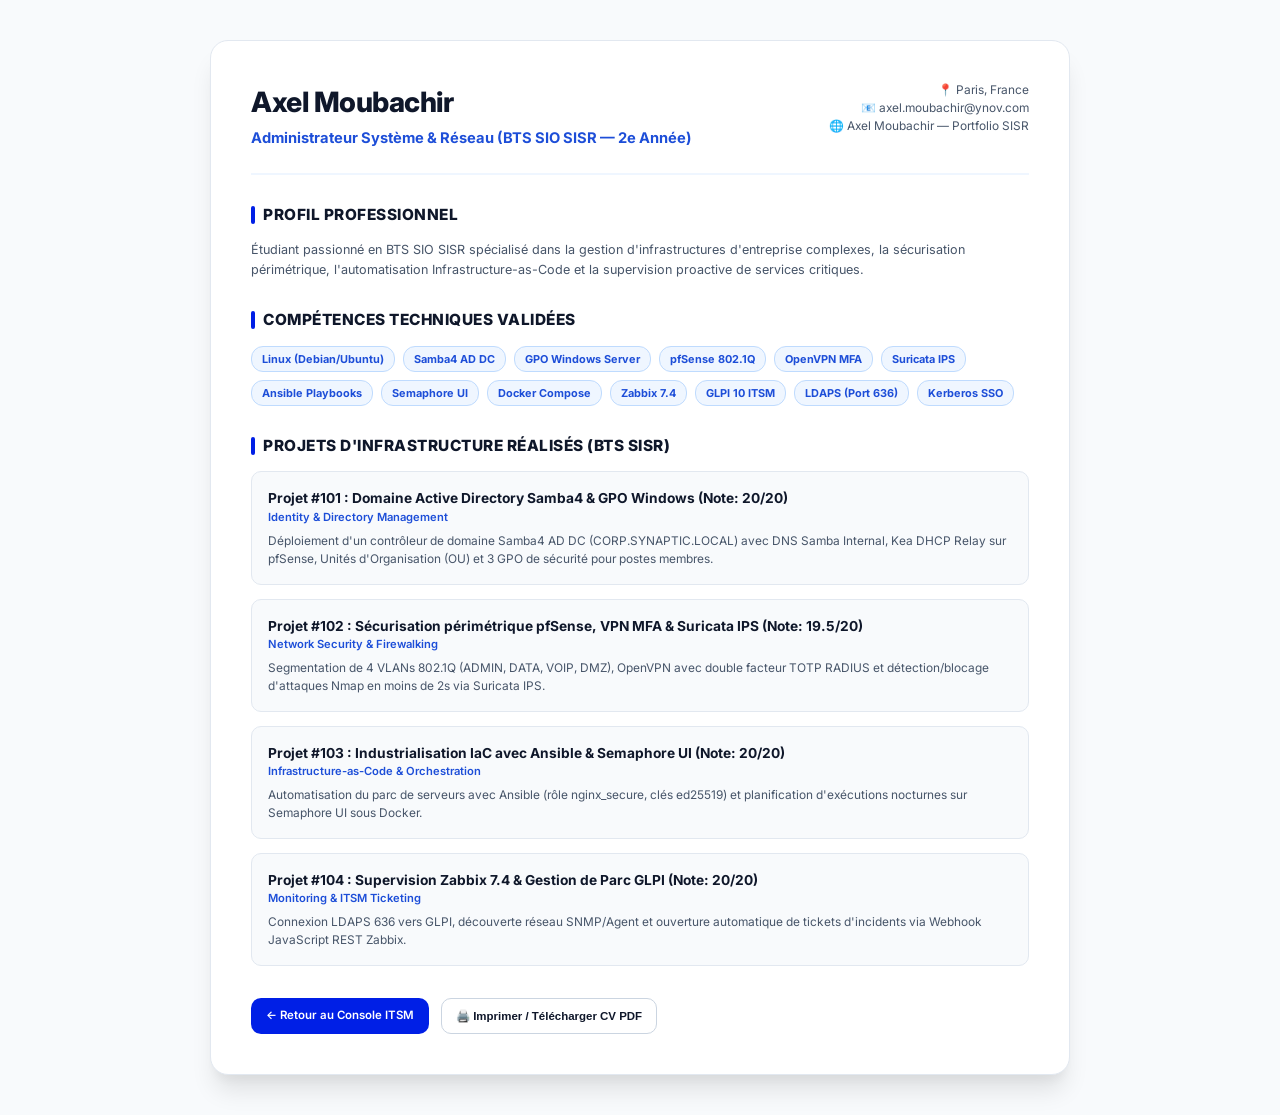
==== commit 2505b03b: "fix(branding): set branding exclusively to Axel Moubachir Cloud ITSM Console" ====
--- a/cv.html
+++ b/cv.html
@@ -115,7 +115,8 @@
       <div class="cv-contact">
         <div>📍 Paris, France</div>
         <div>📧 axel.moubachir@ynov.com</div>
-        <div>🌐 Synaptic Cloud ITSM v3.0</div>
+        <div>🌐 Axel Moubachir — Portfolio SISR</div>
+
       </div>
     </div>
 
